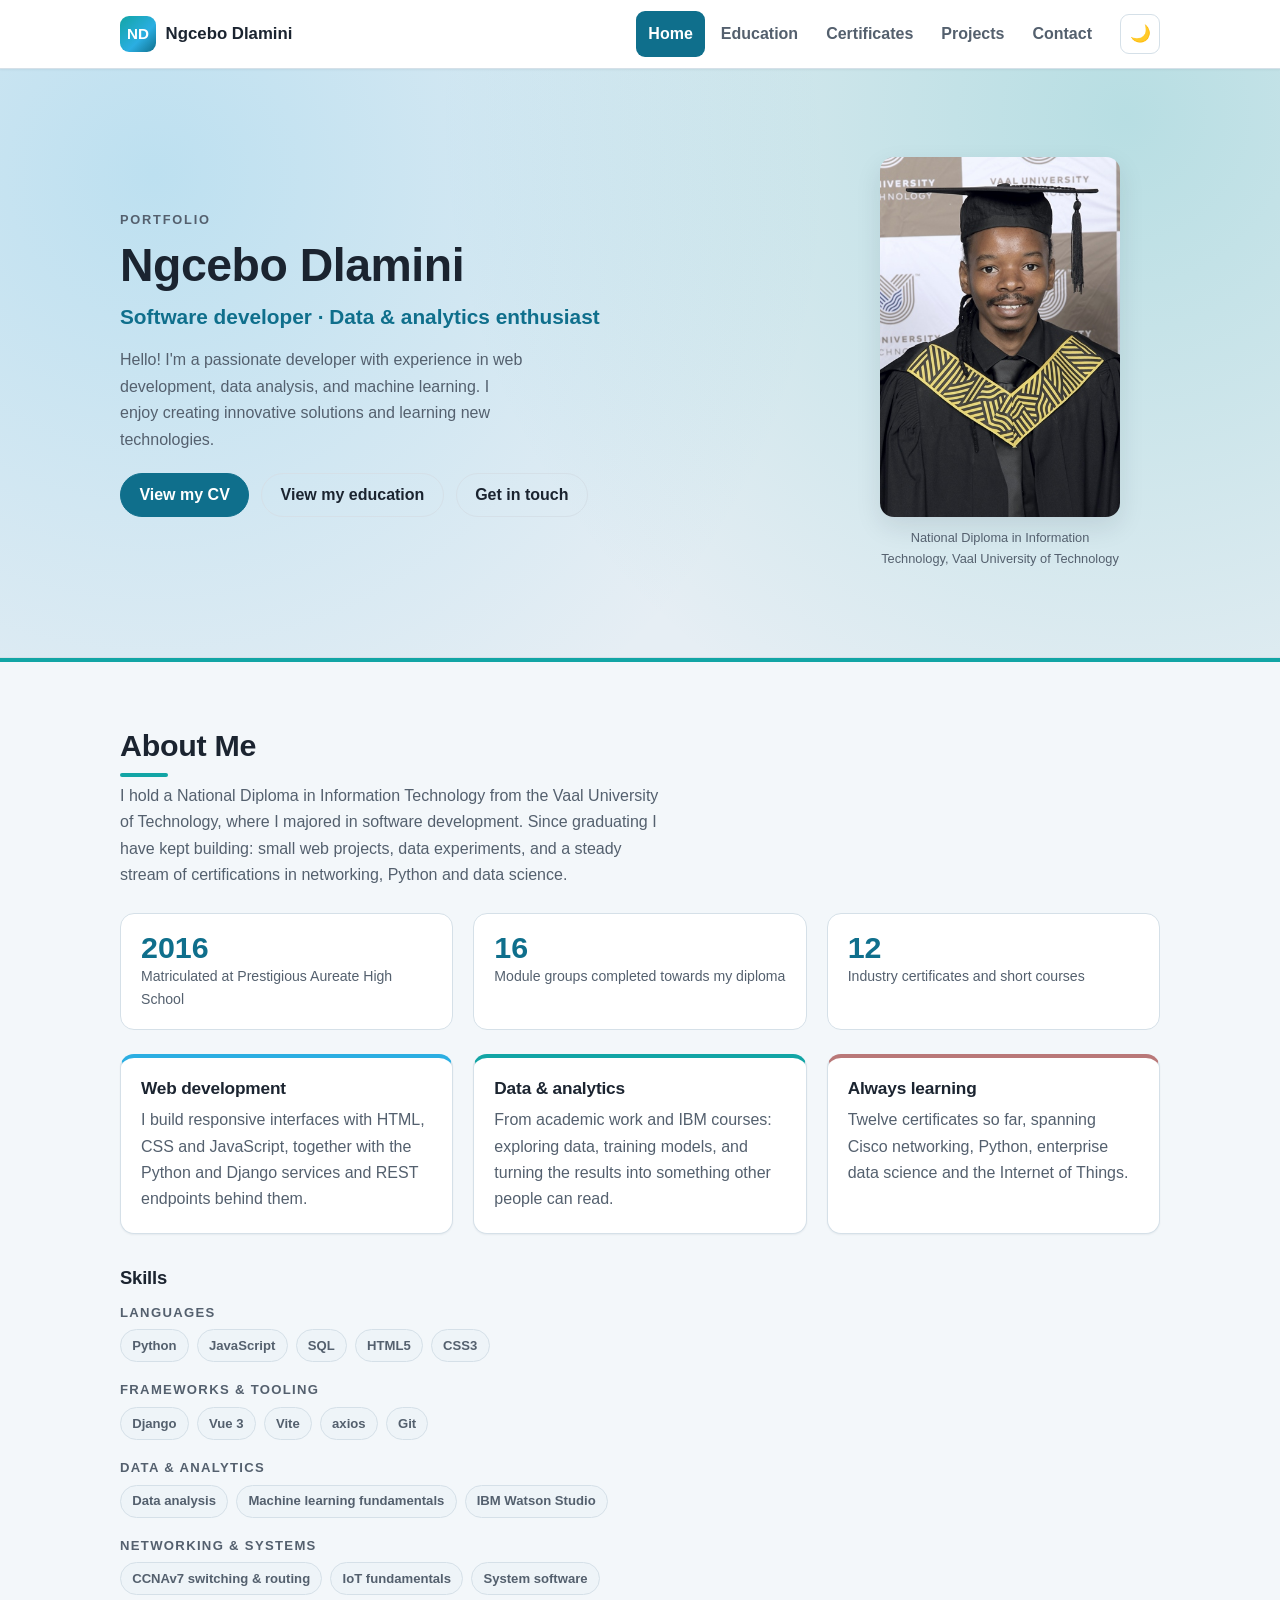
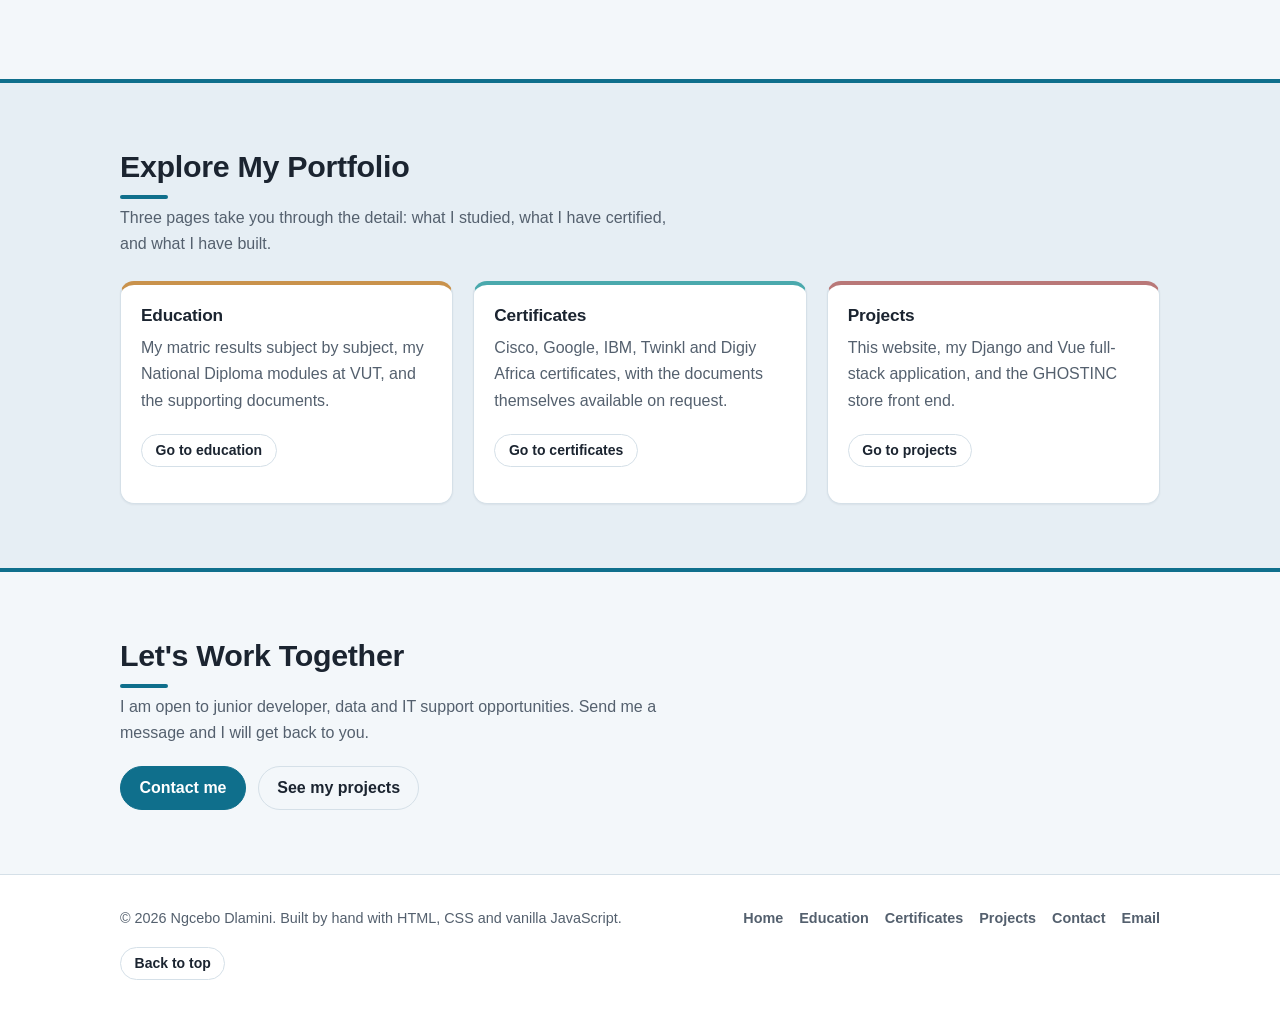
==== index.html @ 9c9d41b7 "Initial commit: five-page portfolio site Built by hand with plain HTML, CSS and vanilla JavaScript. " ====
<!DOCTYPE html>
<html lang="en">
    <head>
        <meta charset="UTF-8">
        <meta name="viewport" content="width=device-width, initial-scale=1.0">
        <title>Ngcebo Dlamini | Portfolio</title>
        <meta name="description" content="Portfolio of Ngcebo Dlamini, an Information Technology graduate with experience in web development, data analysis and machine learning.">
        <link rel="icon" type="image/svg+xml" href="./src/Images/favicon.svg">
        <!-- Adds a "js" class so the stylesheet hides the mobile menu only when JavaScript can reopen it. -->
        <script>document.documentElement.className += " js";</script>
        <link rel="stylesheet" type="text/css" href="./src/Style/style.css">
        <script src="./src/Scripts/main.js" defer></script>
    </head>
    <body>
        <a class="skip-link" href="#main">Skip to content</a>

        <header class="site-header">
            <div class="wrapper header-inner">
                <a class="brand" href="./index.html">
                    <span class="brand-mark" aria-hidden="true">ND</span>
                    <span class="brand-text">Ngcebo Dlamini</span>
                </a>

                <button class="nav-toggle" type="button" data-nav-toggle
                        aria-expanded="false" aria-controls="primary-nav">
                    <span class="nav-toggle-bars" aria-hidden="true">
                        <span></span><span></span><span></span>
                    </span>
                    <span class="visually-hidden">Toggle navigation menu</span>
                </button>

                <nav id="primary-nav" class="primary-nav" aria-label="Primary">
                    <ul>
                        <li><a href="./index.html" class="is-active" aria-current="page">Home</a></li>
                        <li><a href="./education.html">Education</a></li>
                        <li><a href="./certificates.html">Certificates</a></li>
                        <li><a href="./projects.html">Projects</a></li>
                        <li><a href="./contact.html">Contact</a></li>
                    </ul>
                </nav>

                <button class="theme-toggle" type="button" data-theme-toggle
                        aria-pressed="false" aria-label="Switch to dark theme">
                    <span data-theme-icon aria-hidden="true">&#127769;</span>
                </button>
            </div>
        </header>

        <main id="main">
            <section class="hero">
                <div class="wrapper hero-inner">
                    <div>
                        <p class="hero-eyebrow">Portfolio</p>
                        <h1 class="hero-title">Ngcebo Dlamini</h1>
                        <p class="hero-role">Software developer &middot; Data &amp; analytics enthusiast</p>
                        <p class="hero-lead">
                            Hello! I'm a passionate developer with experience in web
                            development, data analysis, and machine learning. I enjoy
                            creating innovative solutions and learning new technologies.
                        </p>
                        <div class="btn-row">
                            <a class="btn btn-primary"
                               href="./src/Documents/Ngcebo%20Duke%20Dlamini%20CV.pdf"
                               target="_blank" rel="noopener">View my CV</a>
                            <a class="btn btn-ghost" href="./education.html">View my education</a>
                            <a class="btn btn-ghost" href="./contact.html">Get in touch</a>
                        </div>
                    </div>
                    <figure class="hero-portrait">
                        <img src="./src/Images/my_Photo.jpg" alt="Ngcebo Dlamini">
                        <figcaption>National Diploma in Information Technology, Vaal University of Technology</figcaption>
                    </figure>
                </div>
            </section>
            <section class="section section-about" id="about">
                <div class="wrapper">
                    <h2 class="section-title">About Me</h2>
                    <p class="section-intro">
                        I hold a National Diploma in Information Technology from the Vaal
                        University of Technology, where I majored in software development.
                        Since graduating I have kept building: small web projects, data
                        experiments, and a steady stream of certifications in networking,
                        Python and data science.
                    </p>

                    <ul class="stat-band">
                        <li class="stat">
                            <span class="stat-value">2016</span>
                            <span class="stat-label">Matriculated at Prestigious Aureate High School</span>
                        </li>
                        <li class="stat">
                            <span class="stat-value">16</span>
                            <span class="stat-label">Module groups completed towards my diploma</span>
                        </li>
                        <li class="stat">
                            <span class="stat-value">12</span>
                            <span class="stat-label">Industry certificates and short courses</span>
                        </li>
                    </ul>

                    <div class="grid grid-cards">
                        <article class="card card-tertiary">
                            <h3 class="card-title">Web development</h3>
                            <p class="card-text">
                                I build responsive interfaces with HTML, CSS and JavaScript,
                                together with the Python and Django services and REST endpoints
                                behind them.
                            </p>
                        </article>
                        <article class="card card-about">
                            <h3 class="card-title">Data &amp; analytics</h3>
                            <p class="card-text">
                                From academic work and IBM courses: exploring data, training
                                models, and turning the results into something other people
                                can read.
                            </p>
                        </article>
                        <article class="card card-projects">
                            <h3 class="card-title">Always learning</h3>
                            <p class="card-text">
                                Twelve certificates so far, spanning Cisco networking, Python,
                                enterprise data science and the Internet of Things.
                            </p>
                        </article>
                    </div>

                    <h2 class="subsection-title">Skills</h2>
                    <!-- Keep this list in sync with your own experience. -->
                    <div class="tag-group">
                        <h3>Languages</h3>
                        <ul class="tag-list">
                            <li class="tag">Python</li>
                            <li class="tag">JavaScript</li>
                            <li class="tag">SQL</li>
                            <li class="tag">HTML5</li>
                            <li class="tag">CSS3</li>
                        </ul>
                    </div>
                    <div class="tag-group">
                        <h3>Frameworks &amp; tooling</h3>
                        <ul class="tag-list">
                            <li class="tag">Django</li>
                            <li class="tag">Vue 3</li>
                            <li class="tag">Vite</li>
                            <li class="tag">axios</li>
                            <li class="tag">Git</li>
                        </ul>
                    </div>
                    <div class="tag-group">
                        <h3>Data &amp; analytics</h3>
                        <ul class="tag-list">
                            <li class="tag">Data analysis</li>
                            <li class="tag">Machine learning fundamentals</li>
                            <li class="tag">IBM Watson Studio</li>
                        </ul>
                    </div>
                    <div class="tag-group">
                        <h3>Networking &amp; systems</h3>
                        <ul class="tag-list">
                            <li class="tag">CCNAv7 switching &amp; routing</li>
                            <li class="tag">IoT fundamentals</li>
                            <li class="tag">System software</li>
                        </ul>
                    </div>
                </div>
            </section>
            <section class="section section-alt" id="explore">
                <div class="wrapper">
                    <h2 class="section-title">Explore My Portfolio</h2>
                    <p class="section-intro">
                        Three pages take you through the detail: what I studied, what I have
                        certified, and what I have built.
                    </p>
                    <div class="grid grid-cards">
                        <article class="card card-secondary">
                            <h3 class="card-title">Education</h3>
                            <p class="card-text">
                                My matric results subject by subject, my National Diploma
                                modules at VUT, and the supporting documents.
                            </p>
                            <p class="card-footer">
                                <a class="btn btn-ghost btn-sm" href="./education.html">Go to education</a>
                            </p>
                        </article>
                        <article class="card card-certificates">
                            <h3 class="card-title">Certificates</h3>
                            <p class="card-text">
                                Cisco, Google, IBM, Twinkl and Digiy Africa certificates, with
                                the documents themselves available on request.
                            </p>
                            <p class="card-footer">
                                <a class="btn btn-ghost btn-sm" href="./certificates.html">Go to certificates</a>
                            </p>
                        </article>
                        <article class="card card-projects">
                            <h3 class="card-title">Projects</h3>
                            <p class="card-text">
                                This website, my Django and Vue full-stack application, and the
                                GHOSTINC store front end.
                            </p>
                            <p class="card-footer">
                                <a class="btn btn-ghost btn-sm" href="./projects.html">Go to projects</a>
                            </p>
                        </article>
                    </div>
                </div>
            </section>

            <section class="section" id="cta">
                <div class="wrapper">
                    <h2 class="section-title">Let's Work Together</h2>
                    <p class="section-intro">
                        I am open to junior developer, data and IT support opportunities.
                        Send me a message and I will get back to you.
                    </p>
                    <div class="btn-row">
                        <a class="btn btn-primary" href="./contact.html">Contact me</a>
                        <a class="btn btn-ghost" href="./projects.html">See my projects</a>
                    </div>
                </div>
            </section>
        </main>

        <footer class="site-footer">
            <div class="wrapper footer-inner">
                <p class="footer-copy">
                    &copy; <span data-year>2026</span> Ngcebo Dlamini. Built by hand with
                    HTML, CSS and vanilla JavaScript.
                </p>
                <nav class="footer-nav" aria-label="Footer">
                    <a href="./index.html">Home</a>
                    <a href="./education.html">Education</a>
                    <a href="./certificates.html">Certificates</a>
                    <a href="./projects.html">Projects</a>
                    <a href="./contact.html">Contact</a>
                    <a href="mailto:ngcebo4dlamini@gmail.com">Email</a>
                </nav>
                <button class="btn btn-ghost btn-sm back-to-top" type="button" data-back-to-top>
                    Back to top
                </button>
            </div>
        </footer>
    </body>
</html>
---- src/Style/style.css ----
/* ==========================================================================
   My Portfolio - global stylesheet
   --------------------------------------------------------------------------
   1)  design tokens        9)  tables
   2)  reset & base         10) module lists
   3)  utilities            11) stat band
   4)  header & nav         12) contact form
   5)  buttons              13) footer
   6)  hero                 14) pdf modal
   7)  cards & grids        15) responsive
   8)  tags                 16) motion & print
   ========================================================================== */

/* 1) Design tokens ------------------------------------------------------- */
:root {
    color-scheme: light;

    --bg: #f3f7fa;
    --bg-accent: #e6eef4;
    --surface: #ffffff;
    --surface-soft: #eef4f8;
    --text: #1b2430;
    --text-soft: #54606e;
    --border: #d5e0e8;
    --shadow-sm: 0 1px 2px rgba(16, 33, 48, .06);
    --shadow-md: 0 10px 26px rgba(16, 33, 48, .10);

    --brand: #0f6f8c;
    --brand-strong: #0a5369;
    --on-brand: #ffffff;

    /* Section accents carried over from the original style.css palette. */
    --accent-about: #12a5a5;
    --accent-secondary: #c9924c;
    --accent-tertiary: #2baee2;
    --accent-certificates: #4aa9ad;
    --accent-projects: #b97878;

    --radius: 14px;
    --radius-sm: 9px;
    --radius-pill: 999px;
    --wrapper: 1080px;
    --gap: 1.25rem;
    --ring: 0 0 0 3px rgba(15, 111, 140, .5);
    --font: "Segoe UI", Roboto, "Helvetica Neue", Arial, sans-serif;
}

[data-theme="dark"] {
    color-scheme: dark;

    --bg: #0e1419;
    --bg-accent: #121b23;
    --surface: #17212b;
    --surface-soft: #1d2833;
    --text: #e8eef4;
    --text-soft: #a6b5c3;
    --border: #2b3a47;
    --shadow-sm: 0 1px 2px rgba(0, 0, 0, .4);
    --shadow-md: 0 10px 26px rgba(0, 0, 0, .5);

    --brand: #4cb3d4;
    --brand-strong: #7ccbe4;
    --on-brand: #06121a;

    --accent-about: #3cc9c9;
    --accent-secondary: #e0b072;
    --accent-tertiary: #63c2ea;
    --accent-certificates: #6cc3c6;
    --accent-projects: #d29393;
}

/* Honour the OS preference until the visitor picks a theme explicitly. */
@media (prefers-color-scheme: dark) {
    :root:not([data-theme="light"]) {
        color-scheme: dark;

        --bg: #0e1419;
        --bg-accent: #121b23;
        --surface: #17212b;
        --surface-soft: #1d2833;
        --text: #e8eef4;
        --text-soft: #a6b5c3;
        --border: #2b3a47;
        --shadow-sm: 0 1px 2px rgba(0, 0, 0, .4);
        --shadow-md: 0 10px 26px rgba(0, 0, 0, .5);

        --brand: #4cb3d4;
        --brand-strong: #7ccbe4;
        --on-brand: #06121a;

        --accent-about: #3cc9c9;
        --accent-secondary: #e0b072;
        --accent-tertiary: #63c2ea;
        --accent-certificates: #6cc3c6;
        --accent-projects: #d29393;
    }
}

/* 2) Reset & base -------------------------------------------------------- */
*,
*::before,
*::after {
    box-sizing: border-box;
}

html {
    -webkit-text-size-adjust: 100%;
    scroll-behavior: smooth;
    scroll-padding-top: 5.5rem;
}

body {
    margin: 0;
    background-color: var(--bg);
    color: var(--text);
    font-family: var(--font);
    font-size: 1rem;
    line-height: 1.65;
    -webkit-font-smoothing: antialiased;
    -moz-osx-font-smoothing: grayscale;
}

img,
svg,
iframe {
    max-width: 100%;
    border: 0;
}

img {
    height: auto;
}

a {
    color: var(--brand);
    text-decoration-thickness: 1px;
    text-underline-offset: 2px;
}

a:hover {
    color: var(--brand-strong);
}

h1,
h2,
h3,
h4 {
    margin: 0 0 .5rem;
    line-height: 1.25;
    letter-spacing: -.01em;
}

h1 {
    font-size: clamp(1.9rem, 5vw, 2.9rem);
}

h2 {
    font-size: clamp(1.4rem, 3.2vw, 1.9rem);
}

h3 {
    font-size: 1.15rem;
}

p {
    margin: 0 0 1rem;
}

ul,
ol {
    margin: 0 0 1rem;
    padding-left: 1.25rem;
}

:focus-visible {
    outline: 0;
    box-shadow: var(--ring);
    border-radius: var(--radius-sm);
}

.btn,
.btn-primary,
.btn-ghost {
    display: inline-flex;
    align-items: center;
    justify-content: center;
    gap: .5rem;
    padding: .7rem 1.15rem;
    border: 1px solid transparent;
    border-radius: var(--radius-pill);
    background: none;
    color: inherit;
    font: inherit;
    font-weight: 600;
    line-height: 1.2;
    text-align: center;
    text-decoration: none;
    cursor: pointer;
    transition: background-color .18s ease, border-color .18s ease,
        color .18s ease, transform .18s ease;
}

.btn-primary {
    background-color: var(--brand);
    border-color: var(--brand);
    color: var(--on-brand);
}

.btn-primary:hover,
.btn-primary:focus-visible {
    background-color: var(--brand-strong);
    border-color: var(--brand-strong);
    color: var(--on-brand);
}

.btn-ghost {
    border-color: var(--border);
    color: var(--text);
}

.btn-ghost:hover,
.btn-ghost:focus-visible {
    border-color: var(--brand);
    color: var(--brand);
    background-color: var(--surface-soft);
}

.btn-sm {
    padding: .45rem .85rem;
    font-size: .875rem;
}

.btn[disabled],
.btn[aria-disabled="true"] {
    opacity: .55;
    cursor: not-allowed;
}

.btn-row {
    display: flex;
    flex-wrap: wrap;
    gap: .75rem;
    margin-top: 1.25rem;
}

/* 3) Utilities ----------------------------------------------------------- */
.wrapper {
    width: 100%;
    max-width: var(--wrapper);
    margin-inline: auto;
    padding-inline: 1.25rem;
}

.visually-hidden {
    position: absolute;
    width: 1px;
    height: 1px;
    margin: -1px;
    padding: 0;
    overflow: hidden;
    clip-path: inset(50%);
    white-space: nowrap;
    border: 0;
}

.skip-link {
    position: absolute;
    top: -100%;
    left: 1rem;
    z-index: 100;
    padding: .6rem 1rem;
    border-radius: var(--radius-sm);
    background-color: var(--brand);
    color: var(--on-brand);
    font-weight: 600;
    text-decoration: none;
}

.skip-link:focus {
    top: 1rem;
}

main {
    display: block;
}

.section {
    --section-accent: var(--brand);
    padding-block: 2.75rem;
    border-top: 4px solid var(--section-accent);
}

.section-alt {
    background-color: var(--bg-accent);
}

.section-about {
    --section-accent: var(--accent-about);
}

.section-secondary {
    --section-accent: var(--accent-secondary);
}

.section-tertiary {
    --section-accent: var(--accent-tertiary);
}

.section-certificates {
    --section-accent: var(--accent-certificates);
}

.section-projects {
    --section-accent: var(--accent-projects);
}

.section-title {
    margin-bottom: .35rem;
}

.section-title::after {
    content: "";
    display: block;
    width: 3rem;
    height: .25rem;
    margin-top: .6rem;
    border-radius: var(--radius-pill);
    background-color: var(--section-accent, var(--brand));
}

.section-intro {
    max-width: 62ch;
    color: var(--text-soft);
}

/* 4) Header & navigation ------------------------------------------------- */
.site-header {
    position: sticky;
    top: 0;
    z-index: 60;
    background-color: var(--surface);
    border-bottom: 1px solid var(--border);
    box-shadow: var(--shadow-sm);
}

.header-inner {
    display: flex;
    flex-wrap: wrap;
    align-items: center;
    gap: .5rem 1rem;
    min-height: 4.25rem;
    padding-block: .5rem;
}

.brand {
    display: inline-flex;
    align-items: center;
    gap: .6rem;
    margin-right: auto;
    color: var(--text);
    font-weight: 700;
    text-decoration: none;
}

.brand:hover,
.brand:focus-visible {
    color: var(--brand);
}

.brand-mark {
    display: inline-grid;
    place-items: center;
    width: 2.25rem;
    height: 2.25rem;
    border-radius: var(--radius-sm);
    background: linear-gradient(135deg,
        var(--accent-about), var(--accent-tertiary) 60%, var(--brand));
    color: #ffffff;
    font-size: .95rem;
    font-weight: 700;
}

.brand-text {
    font-size: 1.05rem;
}

/* Visible by default so the site still navigates with JavaScript disabled.
   The .js class is set by a one-line snippet in each page's <head>. */
.primary-nav {
    order: 3;
    flex-basis: 100%;
}

.js .primary-nav {
    display: none;
}

.js .primary-nav.is-open {
    display: block;
}

.primary-nav ul {
    display: flex;
    flex-direction: column;
    gap: .15rem;
    margin: 0 0 .75rem;
    padding: 0;
    list-style: none;
}

.primary-nav a {
    display: block;
    padding: .6rem .75rem;
    border-radius: var(--radius-sm);
    color: var(--text-soft);
    font-weight: 600;
    text-decoration: none;
    transition: background-color .18s ease, color .18s ease;
}

.primary-nav a:hover,
.primary-nav a:focus-visible {
    background-color: var(--surface-soft);
    color: var(--brand);
}

.primary-nav a.is-active,
.primary-nav a[aria-current="page"] {
    background-color: var(--brand);
    color: var(--on-brand);
}

.nav-toggle,
.theme-toggle {
    display: inline-grid;
    place-items: center;
    width: 2.5rem;
    height: 2.5rem;
    padding: 0;
    border: 1px solid var(--border);
    border-radius: var(--radius-sm);
    background-color: var(--surface);
    color: var(--text);
    font-size: 1.05rem;
    line-height: 1;
    cursor: pointer;
}

.nav-toggle:hover,
.theme-toggle:hover {
    border-color: var(--brand);
    color: var(--brand);
}

/* The hamburger only exists when JavaScript can actually open the menu. */
.nav-toggle {
    display: none;
}

.js .nav-toggle {
    display: inline-grid;
}

.nav-toggle-bars {
    display: grid;
    gap: 4px;
}

.nav-toggle-bars span {
    display: block;
    width: 1.05rem;
    height: 2px;
    border-radius: 2px;
    background-color: currentColor;
    transition: transform .2s ease, opacity .2s ease;
}

.nav-toggle[aria-expanded="true"] .nav-toggle-bars span:nth-child(1) {
    transform: translateY(6px) rotate(45deg);
}

.nav-toggle[aria-expanded="true"] .nav-toggle-bars span:nth-child(2) {
    opacity: 0;
}

.nav-toggle[aria-expanded="true"] .nav-toggle-bars span:nth-child(3) {
    transform: translateY(-6px) rotate(-45deg);
}

body.has-modal {
    overflow: hidden;
}

/* 6) Hero ---------------------------------------------------------------- */
.hero {
    position: relative;
    overflow: hidden;
    padding-block: 3rem;
    background:
        radial-gradient(circle at 12% 18%, rgba(43, 174, 226, .22), transparent 55%),
        radial-gradient(circle at 88% 8%, rgba(18, 165, 165, .22), transparent 55%),
        var(--bg-accent);
    border-bottom: 1px solid var(--border);
}

.hero-inner {
    display: grid;
    gap: 2rem;
    align-items: center;
}

.hero-eyebrow {
    margin: 0 0 .35rem;
    color: var(--text-soft);
    font-size: .8rem;
    font-weight: 700;
    letter-spacing: .14em;
    text-transform: uppercase;
}

.hero-title {
    margin-bottom: .35rem;
}

.hero-role {
    margin: 0 0 .85rem;
    color: var(--brand);
    font-size: clamp(1.05rem, 2.4vw, 1.3rem);
    font-weight: 600;
}

.hero-lead {
    max-width: 46ch;
    margin-bottom: 0;
    color: var(--text-soft);
}

.hero-portrait {
    justify-self: center;
    width: min(240px, 62vw);
}

.hero-portrait img {
    display: block;
    width: 100%;
    border-radius: var(--radius);
    box-shadow: var(--shadow-md);
}

.hero-portrait figcaption {
    margin-top: .6rem;
    color: var(--text-soft);
    font-size: .8rem;
    text-align: center;
}
/* 7) Cards & grids ------------------------------------------------------- */
.grid {
    display: grid;
    gap: var(--gap);
}

.grid-cards {
    grid-template-columns: repeat(auto-fit, minmax(250px, 1fr));
    margin-top: 1.5rem;
}

.card {
    --card-accent: var(--brand);
    display: flex;
    flex-direction: column;
    gap: .5rem;
    padding: 1.25rem;
    background-color: var(--surface);
    border: 1px solid var(--border);
    border-top: 4px solid var(--card-accent);
    border-radius: var(--radius);
    box-shadow: var(--shadow-sm);
    transition: transform .18s ease, box-shadow .18s ease;
}

.card:hover {
    transform: translateY(-2px);
    box-shadow: var(--shadow-md);
}

.card-about {
    --card-accent: var(--accent-about);
}

.card-secondary {
    --card-accent: var(--accent-secondary);
}

.card-tertiary {
    --card-accent: var(--accent-tertiary);
}

.card-certificates {
    --card-accent: var(--accent-certificates);
}

.card-projects {
    --card-accent: var(--accent-projects);
}

.card-title {
    margin-bottom: 0;
    font-size: 1.08rem;
}

.card-meta {
    margin: 0;
    color: var(--text-soft);
    font-size: .85rem;
    font-weight: 600;
    letter-spacing: .02em;
}

.card-text {
    margin: 0;
    color: var(--text-soft);
}

.card-footer {
    display: flex;
    flex-wrap: wrap;
    align-items: center;
    gap: .5rem;
    margin-top: auto;
    padding-top: .75rem;
}

/* 8) Tags ---------------------------------------------------------------- */
.tag-group {
    margin-bottom: 1.25rem;
}

.tag-group h3 {
    margin-bottom: .5rem;
    color: var(--text-soft);
    font-size: .82rem;
    font-weight: 700;
    letter-spacing: .1em;
    text-transform: uppercase;
}

.tag-list {
    display: flex;
    flex-wrap: wrap;
    gap: .5rem;
    margin: 0;
    padding: 0;
    list-style: none;
}

.tag {
    display: inline-block;
    padding: .3rem .7rem;
    border: 1px solid var(--border);
    border-radius: var(--radius-pill);
    background-color: var(--surface-soft);
    color: var(--text-soft);
    font-size: .82rem;
    font-weight: 600;
}

/* 9) Tables -------------------------------------------------------------- */
.table-wrap {
    overflow-x: auto;
    margin-bottom: 1.25rem;
    background-color: var(--surface);
    border: 1px solid var(--border);
    border-radius: var(--radius);
}

table {
    width: 100%;
    min-width: 22rem;
    border-collapse: collapse;
}

caption {
    padding: .85rem 1rem .25rem;
    color: var(--text-soft);
    font-size: .88rem;
    text-align: left;
}

th,
td {
    padding: .7rem 1rem;
    border-bottom: 1px solid var(--border);
    text-align: left;
    vertical-align: top;
}

thead th {
    background-color: var(--surface-soft);
    font-size: .8rem;
    letter-spacing: .08em;
    text-transform: uppercase;
}

tbody tr:last-child td {
    border-bottom: 0;
}

tbody tr:hover {
    background-color: var(--surface-soft);
}

/* 10) Notes, statuses, document rows & sub-headings ---------------------- */
.note {
    padding: .85rem 1rem;
    border-left: 4px solid var(--section-accent, var(--brand));
    border-radius: var(--radius-sm);
    background-color: var(--surface-soft);
    color: var(--text-soft);
    font-size: .92rem;
}

.note p:last-child {
    margin-bottom: 0;
}

.note-title {
    display: block;
    color: var(--text);
    font-weight: 700;
}

.subsection-title {
    margin: 2rem 0 1rem;
    font-size: 1.15rem;
}

.status {
    display: inline-flex;
    align-items: center;
    gap: .35rem;
    padding: .25rem .65rem;
    border-radius: var(--radius-pill);
    font-size: .74rem;
    font-weight: 700;
    letter-spacing: .05em;
    text-transform: uppercase;
}

.status-available {
    background-color: rgba(18, 165, 165, .16);
    border: 1px solid rgba(18, 165, 165, .45);
    color: var(--accent-about);
}

.status-request {
    background-color: var(--surface-soft);
    border: 1px solid var(--border);
    color: var(--text-soft);
}

.doc-row {
    display: flex;
    flex-wrap: wrap;
    align-items: center;
    justify-content: space-between;
    gap: .75rem;
    padding: 1rem 1.25rem;
    background-color: var(--surface);
    border: 1px solid var(--border);
    border-radius: var(--radius);
}

.doc-row + .doc-row {
    margin-top: .75rem;
}

.doc-row-text {
    margin: 0;
}

.doc-row-text strong {
    display: block;
}

.doc-row-meta {
    display: block;
    color: var(--text-soft);
    font-size: .88rem;
}

.doc-actions {
    display: flex;
    flex-wrap: wrap;
    align-items: center;
    gap: .5rem;
}

/* 11) Stat band ---------------------------------------------------------- */
.stat-band {
    display: grid;
    grid-template-columns: repeat(auto-fit, minmax(165px, 1fr));
    gap: var(--gap);
    margin: 1.5rem 0 0;
    padding: 0;
    list-style: none;
}

.stat {
    padding: 1.1rem 1.25rem;
    background-color: var(--surface);
    border: 1px solid var(--border);
    border-radius: var(--radius);
}

.stat-value {
    display: block;
    color: var(--brand);
    font-size: 1.9rem;
    font-weight: 700;
    line-height: 1.1;
}

.stat-label {
    display: block;
    color: var(--text-soft);
    font-size: .88rem;
}

/* 12) Contact form ------------------------------------------------------- */
.contact-layout {
    display: grid;
    gap: 2rem;
    margin-top: 1.5rem;
}

.contact-list {
    display: grid;
    gap: .85rem;
    margin: 0;
}

.contact-list dt {
    font-weight: 700;
}

.contact-list dd {
    margin: 0;
    color: var(--text-soft);
}

.contact-form {
    display: grid;
    gap: 1rem;
}

.field {
    display: grid;
    gap: .35rem;
}

.field label {
    font-size: .92rem;
    font-weight: 600;
}

.field input,
.field textarea {
    width: 100%;
    padding: .65rem .8rem;
    border: 1px solid var(--border);
    border-radius: var(--radius-sm);
    background-color: var(--surface);
    color: var(--text);
    font: inherit;
}

.field textarea {
    min-height: 9rem;
    resize: vertical;
}

.field input:focus-visible,
.field textarea:focus-visible {
    border-color: var(--brand);
}

.field-hint {
    margin: 0;
    color: var(--text-soft);
    font-size: .82rem;
}

.form-status {
    min-height: 1.2em;
    margin: 0;
    color: var(--brand);
    font-size: .9rem;
    font-weight: 600;
}

/* 13) Footer ------------------------------------------------------------- */
.site-footer {
    padding-block: 2rem;
    background-color: var(--surface);
    border-top: 1px solid var(--border);
}

.footer-inner {
    display: grid;
    gap: 1rem;
}

.footer-copy {
    margin: 0;
    color: var(--text-soft);
    font-size: .9rem;
}

.footer-nav {
    display: flex;
    flex-wrap: wrap;
    gap: .5rem 1rem;
}

.footer-nav a {
    color: var(--text-soft);
    font-size: .9rem;
    font-weight: 600;
    text-decoration: none;
}

.footer-nav a:hover,
.footer-nav a:focus-visible {
    color: var(--brand);
    text-decoration: underline;
}

.back-to-top {
    justify-self: start;
    visibility: hidden;
    opacity: 0;
    transition: opacity .2s ease, visibility .2s ease;
}

.back-to-top.is-visible {
    visibility: visible;
    opacity: 1;
}

/* 14) PDF modal ---------------------------------------------------------- */
.pdf-modal {
    position: fixed;
    inset: 0;
    z-index: 90;
    display: grid;
    grid-template-rows: auto 1fr;
    padding: clamp(.5rem, 2vw, 1.5rem);
    background-color: rgba(6, 14, 20, .75);
}

.pdf-modal-bar {
    display: flex;
    flex-wrap: wrap;
    align-items: center;
    justify-content: space-between;
    gap: .75rem;
    padding: .6rem .9rem;
    background-color: var(--surface);
    border: 1px solid var(--border);
    border-bottom: 0;
    border-radius: var(--radius) var(--radius) 0 0;
}

.pdf-modal-title {
    font-weight: 700;
}

.pdf-modal-actions {
    display: flex;
    flex-wrap: wrap;
    gap: .5rem;
}

.pdf-modal-frame {
    width: 100%;
    height: 100%;
    min-height: 60vh;
    background-color: #ffffff;
    border: 1px solid var(--border);
    border-radius: 0 0 var(--radius) var(--radius);
}

/* 15) Responsive --------------------------------------------------------- */
@media (min-width: 600px) {
    .hero {
        padding-block: 4rem;
    }

    .section {
        padding-block: 3.25rem;
    }

    .contact-layout {
        grid-template-columns: 1fr 1.1fr;
    }
}

@media (min-width: 768px) {
    .js .nav-toggle {
        display: none;
    }

    .primary-nav,
    .js .primary-nav,
    .js .primary-nav.is-open {
        order: 0;
        flex-basis: auto;
        display: block;
    }

    .primary-nav ul {
        flex-direction: row;
        gap: .25rem;
        margin: 0;
    }

    .hero-inner {
        grid-template-columns: 1.6fr 1fr;
        gap: 2.5rem;
    }

    .hero-portrait {
        justify-self: end;
    }

    .footer-inner {
        grid-template-columns: 1fr auto;
        align-items: center;
    }

    .footer-nav {
        justify-content: flex-end;
    }

    .back-to-top {
        grid-column: 1 / -1;
    }
}

@media (min-width: 1024px) {
    .hero {
        padding-block: 4.5rem;
    }

    .section {
        padding-block: 4rem;
    }
}

/* 16) Motion & print ----------------------------------------------------- */
@media (prefers-reduced-motion: reduce) {
    html {
        scroll-behavior: auto;
    }

    *,
    *::before,
    *::after {
        animation-duration: .001ms !important;
        animation-iteration-count: 1 !important;
        transition-duration: .001ms !important;
    }
}

@media print {
    .site-header,
    .site-footer,
    .skip-link,
    .btn-row,
    .back-to-top,
    .pdf-modal {
        display: none !important;
    }

    body {
        background-color: #ffffff;
        color: #000000;
    }

    .card,
    .stat,
    .doc-row,
    .table-wrap,
    .note {
        border-color: #999999;
        box-shadow: none;
    }

    .section {
        padding-block: 1rem;
        border-top-color: #666666;
        break-inside: avoid;
    }

    a {
        color: #000000;
    }

    a[href^="http"]::after {
        content: " (" attr(href) ")";
        font-size: .8em;
    }
}
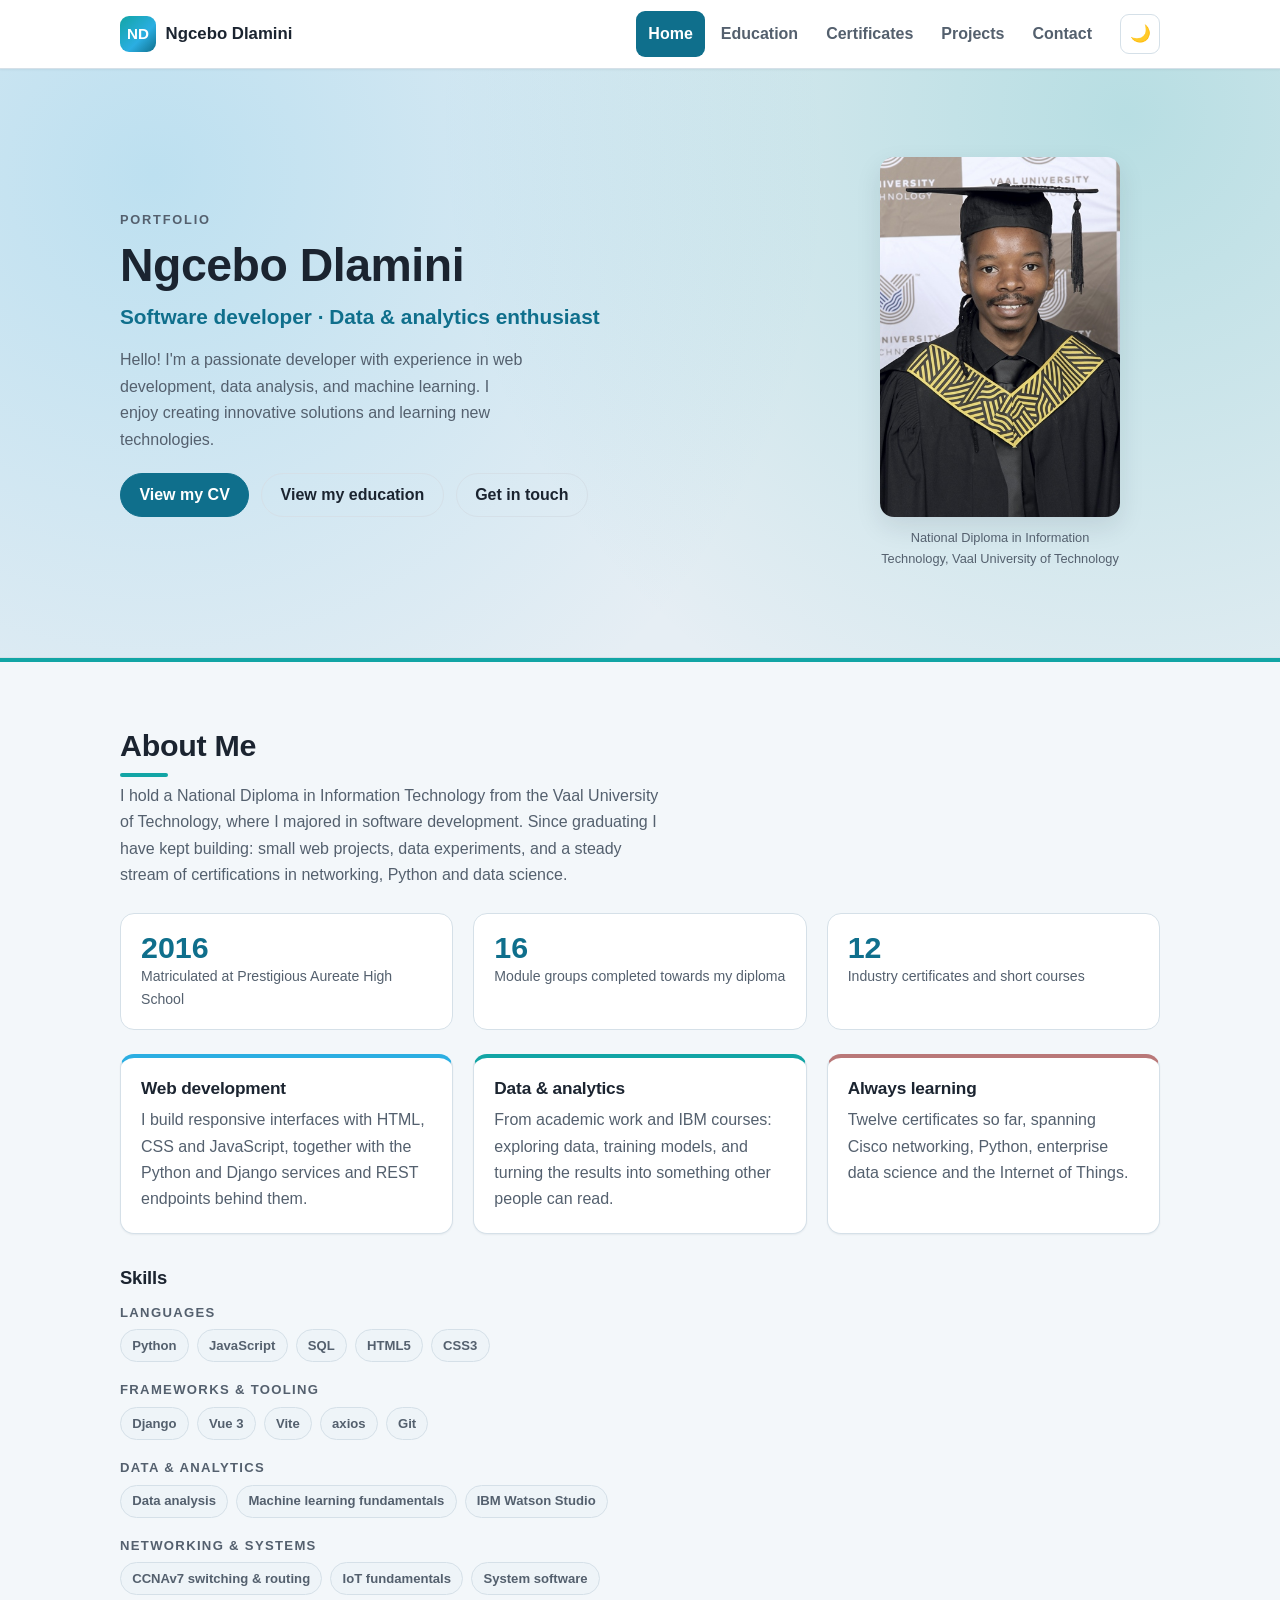
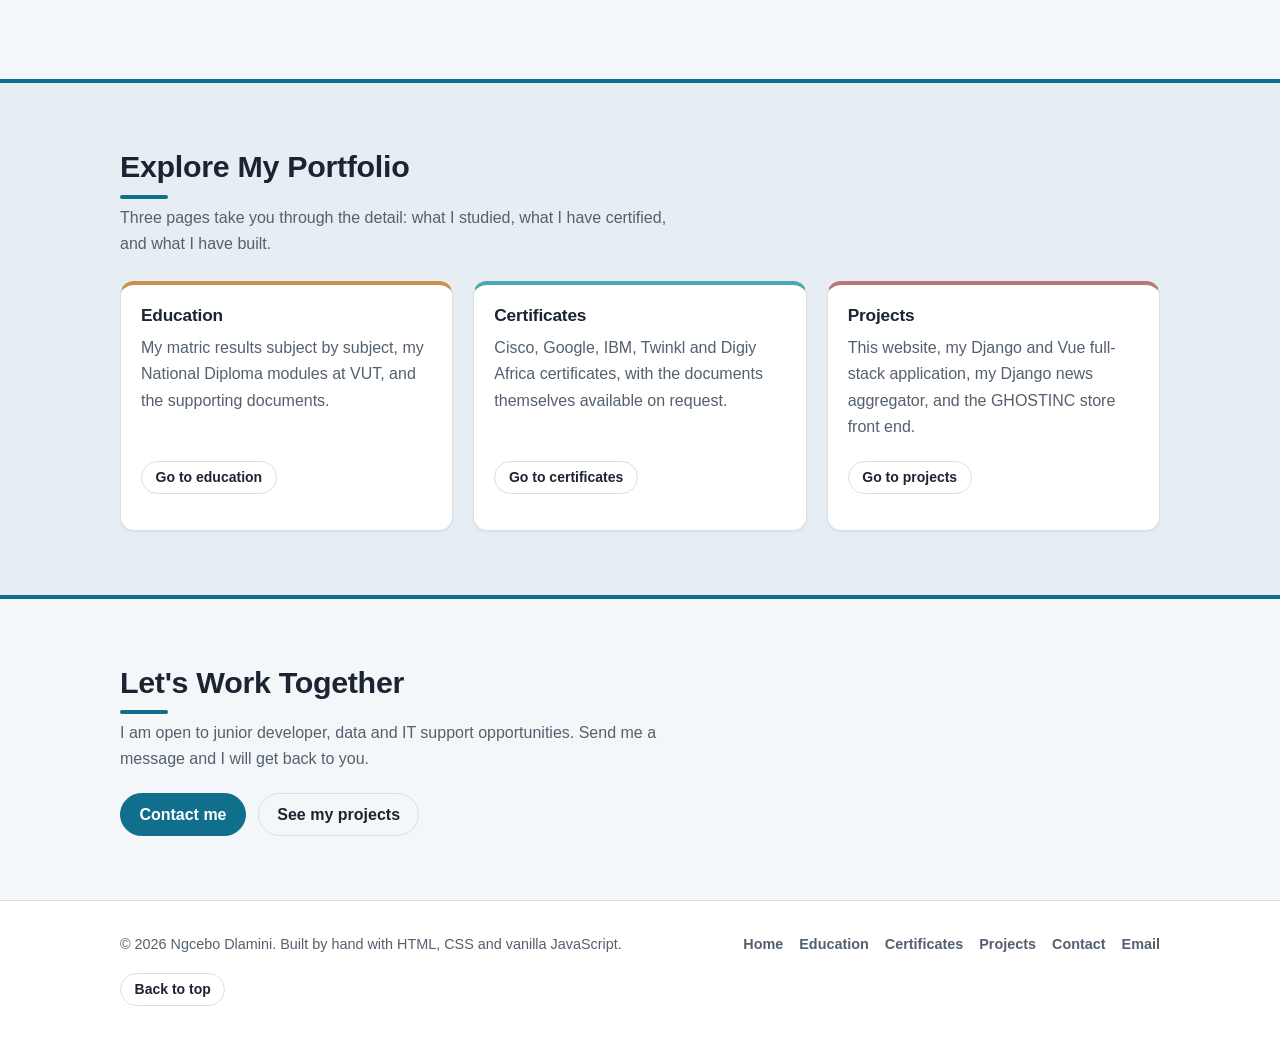
==== commit 3ab4ccff: "Add GoodNews Daily to the Projects section" ====
--- a/index.html
+++ b/index.html
@@ -195,8 +195,8 @@
                         <article class="card card-projects">
                             <h3 class="card-title">Projects</h3>
                             <p class="card-text">
-                                This website, my Django and Vue full-stack application, and the
-                                GHOSTINC store front end.
+                                This website, my Django and Vue full-stack application, my
+                                Django news aggregator, and the GHOSTINC store front end.
                             </p>
                             <p class="card-footer">
                                 <a class="btn btn-ghost btn-sm" href="./projects.html">Go to projects</a>
